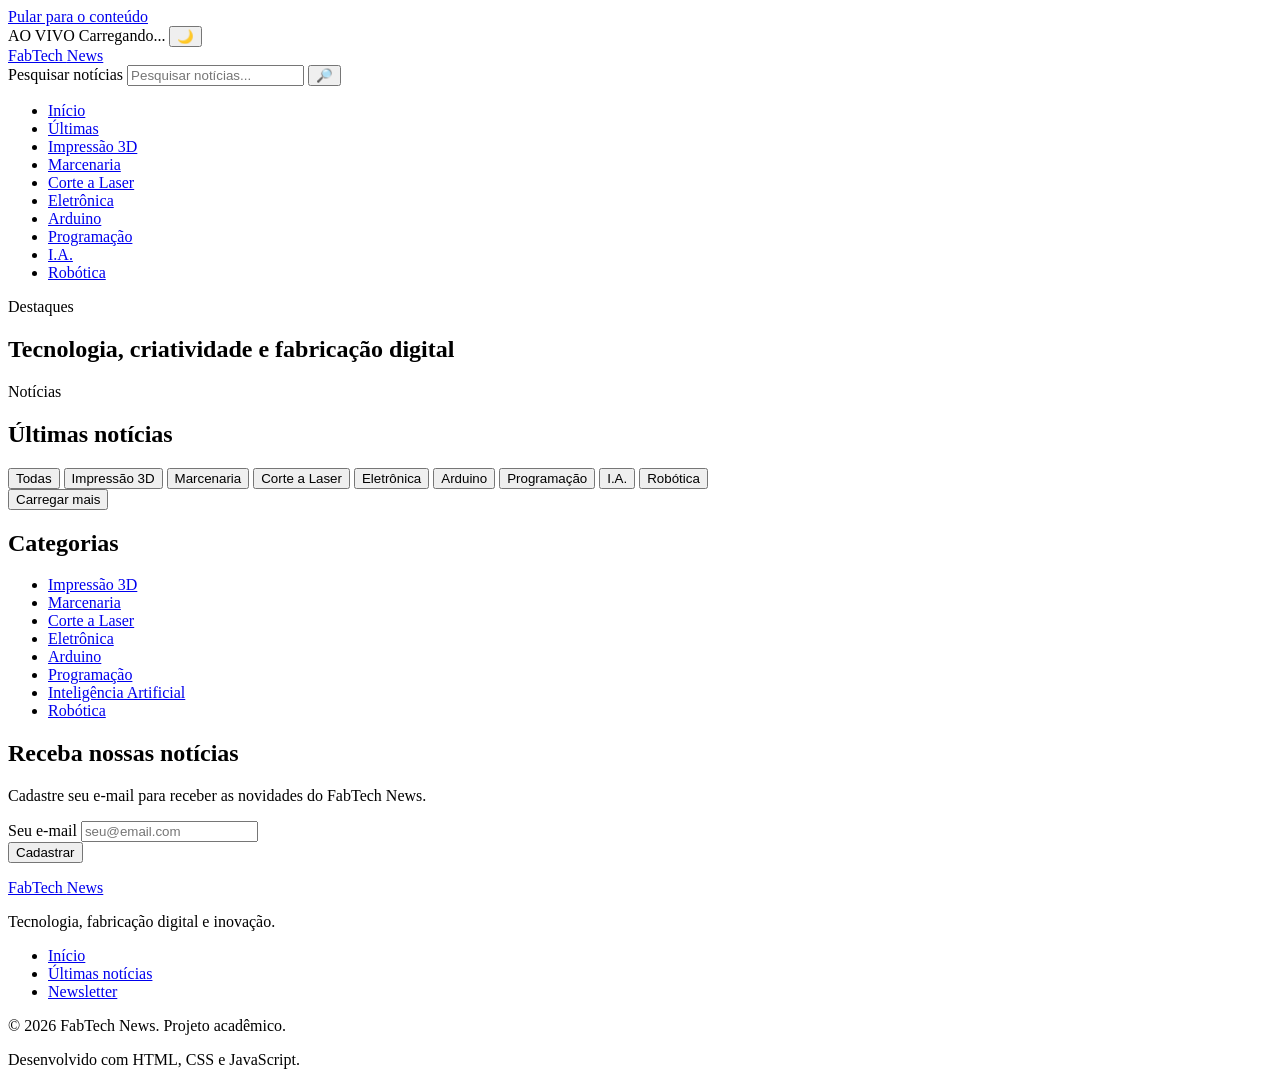
==== html/index.html @ 35c2eb48 "Definindo a estrutura HTML da página" ====
<!DOCTYPE html>
<html lang="pt-BR">

<head>
    <meta charset="UTF-8">
    <meta name="viewport" content="width=device-width, initial-scale=1.0">
    <meta name="description" content="FabTech News - notícias sobre fabricação digital, eletrônica, programação e inovação.">

    <title>FabTech News | Tecnologia, Maker e Inovação</title>

    <!-- Google Fonts -->
    <link href="https://fonts.googleapis.com/css2?family=Inter:wght@400;500;600;700&family=Newsreader:wght@400;500;600;700&display=swap" rel="stylesheet">

    <!-- CSS principal -->
    <link rel="stylesheet" href="../css/style.css">

    <!-- JavaScript -->
    <script src="../js/script.js" defer></script>
</head>

<body>

    <!-- Link para acessibilidade -->
    <a href="#conteudo-principal" class="link-pular">Pular para o conteúdo</a>


    <!-- =================     HEADER     ==================== -->

    <header class="cabecalho">

        <!-- Barra superior -->
        <div class="topo">

            <div class="container topo-conteudo">

                <span class="ao-vivo">AO VIVO</span>

                <time id="relogio" datetime="">Carregando...</time>

                <button id="btn-tema" class="tema" type="button" aria-label="Alternar tema claro e escuro">
                    🌙
                </button>

            </div>

        </div>


        <!-- Logo e busca -->
        <div class="header-principal">

            <div class="container header-conteudo">

                <a href="#inicio" class="logo">FabTech <span>News</span></a>

                <form id="form-busca" class="busca" role="search">

                    <label for="campo-busca" class="escondido">Pesquisar notícias</label>

                    <input type="search" id="campo-busca" placeholder="Pesquisar notícias..." autocomplete="off">

                    <button type="submit" aria-label="Pesquisar">
                        🔎
                    </button>

                </form>

            </div>

        </div>


        <!-- Menu -->
        <nav class="menu" aria-label="Navegação principal">

            <div class="container">

                <ul>
                    <li><a href="#inicio">Início</a></li>
                    <li><a href="#ultimas">Últimas</a></li>
                    <li><a href="#ultimas" data-categoria="Impressão 3D">Impressão 3D</a></li>
                    <li><a href="#ultimas" data-categoria="Marcenaria">Marcenaria</a></li>
                    <li><a href="#ultimas" data-categoria="Corte a Laser">Corte a Laser</a></li>
                    <li><a href="#ultimas" data-categoria="Eletrônica">Eletrônica</a></li>
                    <li><a href="#ultimas" data-categoria="Arduino">Arduino</a></li>
                    <li><a href="#ultimas" data-categoria="Programação">Programação</a></li>
                    <li><a href="#ultimas" data-categoria="Inteligência Artificial">I.A.</a></li>
                    <li><a href="#ultimas" data-categoria="Robótica">Robótica</a></li>
                </ul>

            </div>

        </nav>

    </header>


    <!-- =================     MAIN     ==================== -->

    <main id="conteudo-principal">


        <!-- =================     DESTAQUES     ==================== -->

        <section id="inicio" class="destaques">

            <div class="container">

                <div class="titulo-secao">
                    <span>Destaques</span>
                    <h1>Tecnologia, criatividade e fabricação digital</h1>
                </div>


                <div class="destaques-grid">


                    <!-- Notícia principal -->
                    <article id="destaque" class="destaque">

                        <!-- Conteúdo inserido pelo JavaScript -->

                    </article>


                    <!-- Notícias secundárias -->
                    <div id="secundarias" class="secundarias">

                        <!-- Conteúdo inserido pelo JavaScript -->

                    </div>

                </div>

            </div>

        </section>


        <!-- =================     ÚLTIMAS NOTÍCIAS     ==================== -->

        <section id="ultimas" class="ultimas">

            <div class="container">

                <div class="layout">


                    <!-- =================     NOTÍCIAS     ==================== -->

                    <div class="noticias">

                        <div class="titulo-secao">
                            <span>Notícias</span>
                            <h2>Últimas notícias</h2>
                        </div>

                        <!-- Filtros -->
                        <div class="filtros" aria-label="Filtrar notícias por categoria">

                            <button class="filtro ativo" type="button" data-filtro="Todas">
                                Todas
                            </button>

                            <button class="filtro" type="button" data-filtro="Impressão 3D">
                                Impressão 3D
                            </button>

                            <button class="filtro" type="button" data-filtro="Marcenaria">
                                Marcenaria
                            </button>

                            <button class="filtro" type="button" data-filtro="Corte a Laser">
                                Corte a Laser
                            </button>

                            <button class="filtro" type="button" data-filtro="Eletrônica">
                                Eletrônica
                            </button>

                            <button class="filtro" type="button" data-filtro="Arduino">
                                Arduino
                            </button>

                            <button class="filtro" type="button" data-filtro="Programação">
                                Programação
                            </button>

                            <button class="filtro" type="button" data-filtro="Inteligência Artificial">
                                I.A.
                            </button>

                            <button class="filtro" type="button" data-filtro="Robótica">
                                Robótica
                            </button>

                        </div>

                        <!-- Grade de notícias -->
                        <div id="grade-noticias" class="grade">

                            <!-- As 10 notícias serão criadas pelo JavaScript -->

                        </div>

                        <!-- Carregar mais -->
                        <div class="mais">

                            <button id="carregar" type="button">
                                Carregar mais
                            </button>

                        </div>

                    </div>


                    <!-- =================     ASIDE     ==================== -->

                    <aside class="lateral">


                        <!-- Categorias -->
                        <section class="box">

                            <h2>Categorias</h2>

                            <ul class="categorias">

                                <li>
                                    <a href="#ultimas" data-categoria="Impressão 3D">
                                        Impressão 3D
                                    </a>
                                </li>

                                <li>
                                    <a href="#ultimas" data-categoria="Marcenaria">
                                        Marcenaria
                                    </a>
                                </li>

                                <li>
                                    <a href="#ultimas" data-categoria="Corte a Laser">
                                        Corte a Laser
                                    </a>
                                </li>

                                <li>
                                    <a href="#ultimas" data-categoria="Eletrônica">
                                        Eletrônica
                                    </a>
                                </li>

                                <li>
                                    <a href="#ultimas" data-categoria="Arduino">
                                        Arduino
                                    </a>
                                </li>

                                <li>
                                    <a href="#ultimas" data-categoria="Programação">
                                        Programação
                                    </a>
                                </li>

                                <li>
                                    <a href="#ultimas" data-categoria="Inteligência Artificial">
                                        Inteligência Artificial
                                    </a>
                                </li>

                                <li>
                                    <a href="#ultimas" data-categoria="Robótica">
                                        Robótica
                                    </a>
                                </li>

                            </ul>

                        </section>


                        <!-- Newsletter -->
                        <section id="newsletter" class="box newsletter">

                            <h2>Receba nossas notícias</h2>

                            <p>
                                Cadastre seu e-mail para receber as novidades do FabTech News.
                            </p>

                            <form id="form-newsletter">

                                <div class="campo">

                                    <label for="email">Seu e-mail</label>

                                    <input type="email" id="email" name="email" placeholder="seu@email.com" autocomplete="email" required>

                                </div>

                                <button type="submit">
                                    Cadastrar
                                </button>

                            </form>

                            <p id="mensagem" aria-live="polite"></p>

                        </section>

                    </aside>

                </div>

            </div>

        </section>

    </main>


    <!-- =================     FOOTER     ==================== -->

    <footer class="site-footer">

        <div class="container">

            <div class="footer-content">

                <div>
                    <a href="#inicio" class="logo footer-logo">FabTech <span>News</span></a>
                    <p>Tecnologia, fabricação digital e inovação.</p>
                </div>

                <nav aria-label="Navegação do rodapé">

                    <ul>
                        <li><a href="#inicio">Início</a></li>
                        <li><a href="#ultimas">Últimas notícias</a></li>
                        <li><a href="#newsletter">Newsletter</a></li>
                    </ul>

                </nav>

            </div>


            <div class="footer-bottom">

                <p>© 2026 FabTech News. Projeto acadêmico.</p>
                <p>Desenvolvido com HTML, CSS e JavaScript.</p>

            </div>

        </div>

    </footer>

</body>

</html>
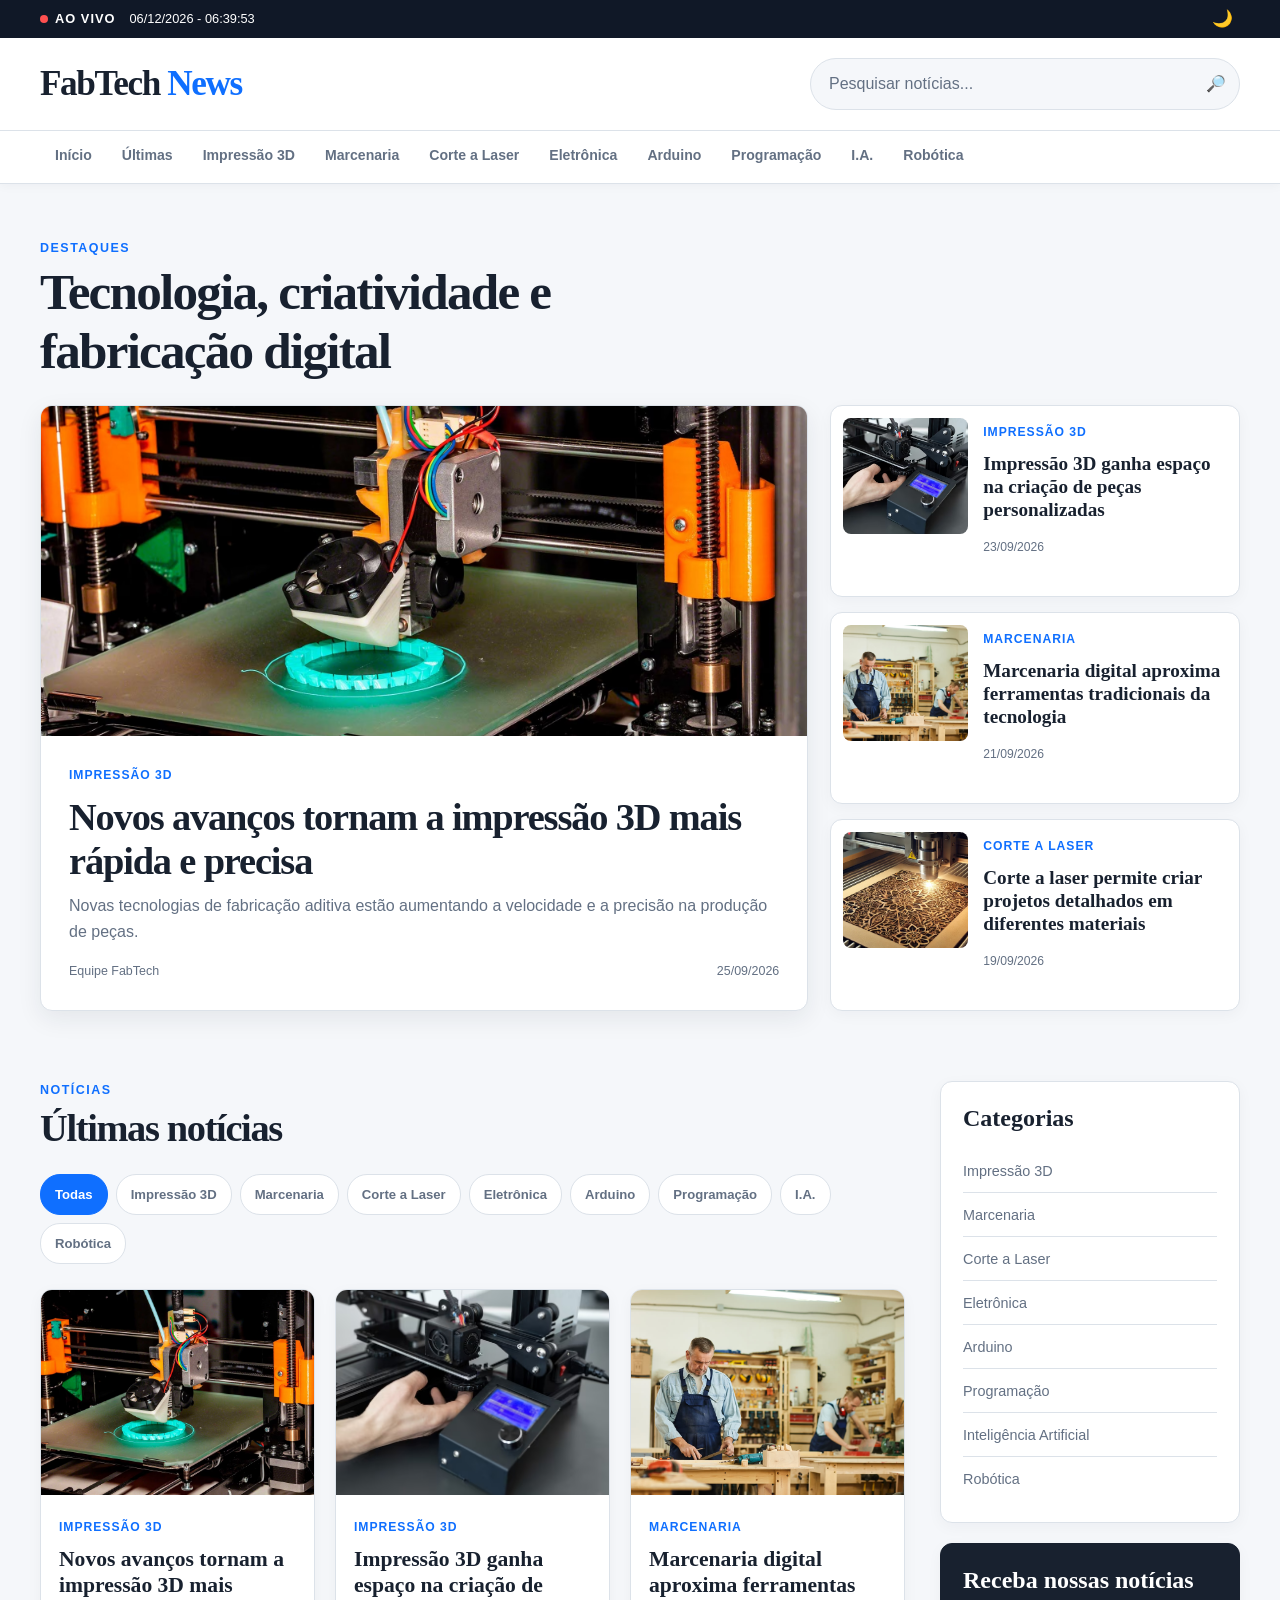
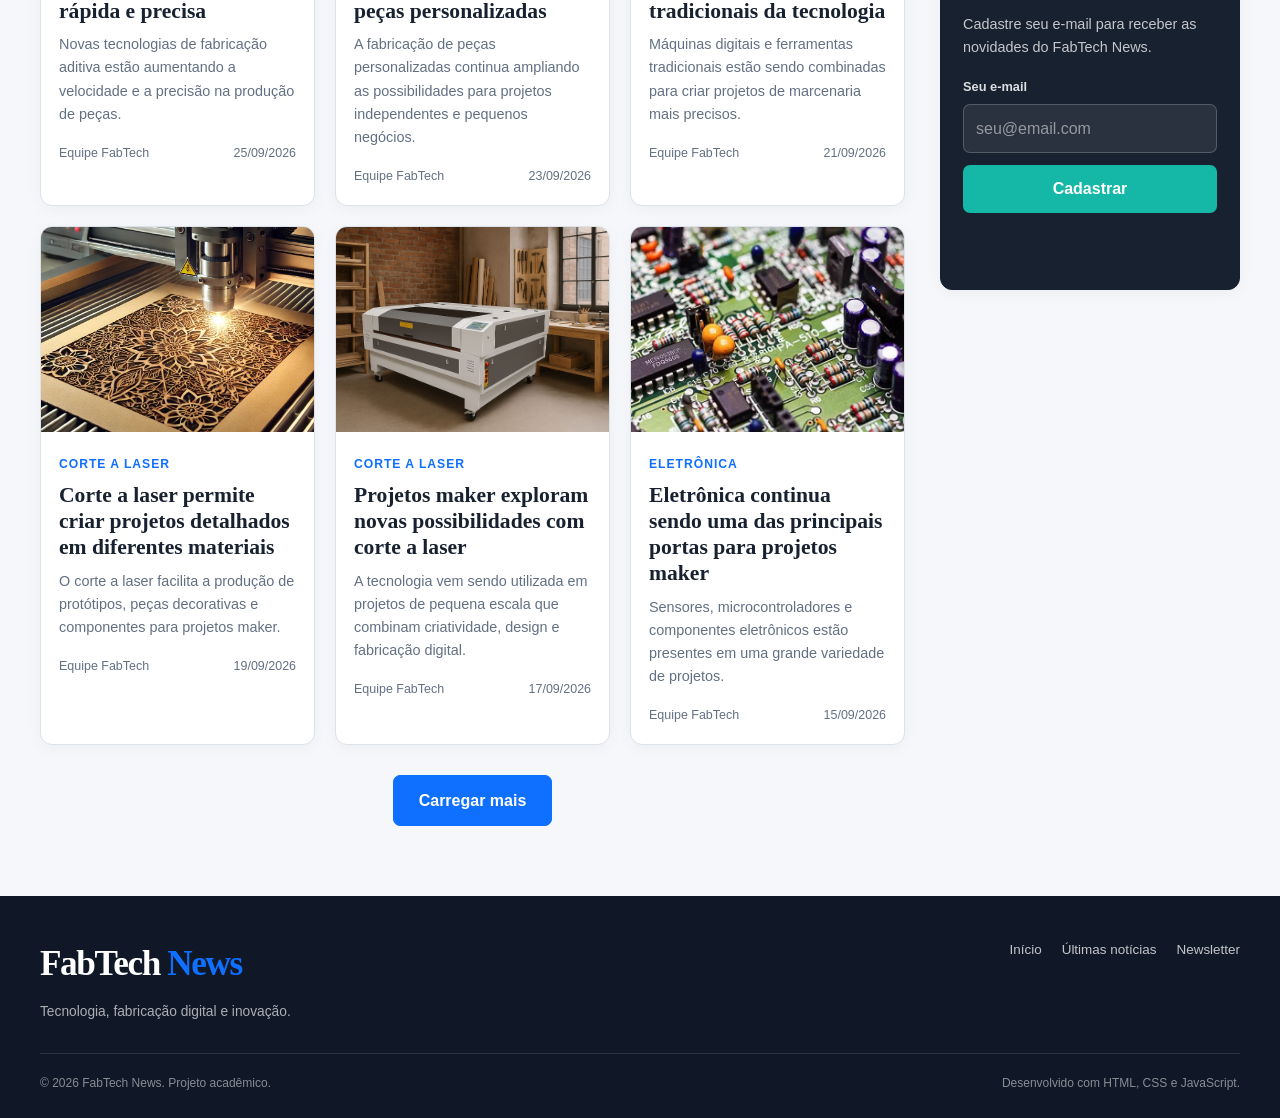
==== commit 3ebb0887: "Finalizar página individual das notícias" ====
--- a/html/index.html
+++ b/html/index.html
@@ -345,7 +345,6 @@
 
             </div>
 
-
             <div class="footer-bottom">
 
                 <p>© 2026 FabTech News. Projeto acadêmico.</p>
--- a/css/style.css
+++ b/css/style.css
@@ -0,0 +1,1018 @@
+/* =================     CONFIGURAÇÕES GERAIS     ==================== */
+
+:root {
+    --fundo: #f5f7fa;
+    --fundo-card: #ffffff;
+    --fundo-secundario: #eef2f6;
+    --texto: #18212f;
+    --texto-secundario: #637083;
+    --borda: #dce2e9;
+    --principal: #0f6fff;
+    --principal-escuro: #0958cc;
+    --destaque: #15b8a6;
+    --branco: #ffffff;
+    --erro: #d64545;
+    --sucesso: #21885b;
+    --sombra: 0 8px 25px rgba(20, 35, 55, 0.08);
+    --sombra-hover: 0 14px 35px rgba(20, 35, 55, 0.14);
+    --raio: 12px;
+    --largura: 1200px;
+}
+
+* {
+    margin: 0;
+    padding: 0;
+    box-sizing: border-box;
+}
+
+html {
+    scroll-behavior: smooth;
+}
+
+body {
+    font-family: "Inter", Arial, Helvetica, sans-serif;
+    background: var(--fundo);
+    color: var(--texto);
+    line-height: 1.6;
+    transition: background-color 0.3s ease, color 0.3s ease;
+}
+
+img {
+    display: block;
+    width: 100%;
+    max-width: 100%;
+}
+
+a {
+    color: inherit;
+    text-decoration: none;
+}
+
+button,
+input {
+    font: inherit;
+}
+
+button {
+    cursor: pointer;
+}
+
+ul {
+    list-style: none;
+}
+
+.container {
+    width: min(100% - 40px, var(--largura));
+    margin: 0 auto;
+}
+
+
+/* =================     ACESSIBILIDADE     ==================== */
+
+.link-pular {
+    position: fixed;
+    top: -100px;
+    left: 20px;
+    z-index: 1000;
+    padding: 12px 18px;
+    border-radius: 8px;
+    background: var(--texto);
+    color: var(--branco);
+    font-weight: 700;
+    transition: top 0.2s ease;
+}
+
+.link-pular:focus {
+    top: 20px;
+}
+
+.escondido {
+    position: absolute;
+    width: 1px;
+    height: 1px;
+    padding: 0;
+    margin: -1px;
+    overflow: hidden;
+    clip: rect(0, 0, 0, 0);
+    white-space: nowrap;
+    border: 0;
+}
+
+:focus-visible {
+    outline: 3px solid var(--destaque);
+    outline-offset: 3px;
+}
+
+
+/* =================     HEADER     ==================== */
+
+.cabecalho {
+    position: sticky;
+    top: 0;
+    z-index: 100;
+    background: var(--fundo-card);
+    border-bottom: 1px solid var(--borda);
+    box-shadow: 0 2px 10px rgba(20, 35, 55, 0.04);
+}
+
+.topo {
+    background: #101827;
+    color: var(--branco);
+}
+
+.topo-conteudo {
+    min-height: 38px;
+    display: flex;
+    align-items: center;
+    gap: 14px;
+    font-size: 0.8rem;
+}
+
+.ao-vivo {
+    display: inline-flex;
+    align-items: center;
+    gap: 7px;
+    font-weight: 700;
+    letter-spacing: 0.08em;
+}
+
+.ao-vivo::before {
+    content: "";
+    width: 8px;
+    height: 8px;
+    border-radius: 50%;
+    background: #ff5050;
+}
+
+.tema {
+    width: 36px;
+    height: 36px;
+    margin-left: auto;
+    border: 0;
+    background: transparent;
+    color: var(--branco);
+    border-radius: 50%;
+    font-size: 1.05rem;
+}
+
+.tema:hover {
+    background: rgba(255, 255, 255, 0.1);
+}
+
+.header-principal {
+    background: var(--fundo-card);
+}
+
+.header-conteudo {
+    min-height: 92px;
+    display: flex;
+    align-items: center;
+    justify-content: space-between;
+    gap: 30px;
+}
+
+.logo {
+    font-family: "Newsreader", Georgia, serif;
+    font-size: 2.2rem;
+    font-weight: 700;
+    letter-spacing: -0.04em;
+    color: var(--texto);
+    white-space: nowrap;
+}
+
+.logo span {
+    color: var(--principal);
+}
+
+.busca {
+    display: flex;
+    width: min(100%, 430px);
+    border: 1px solid var(--borda);
+    border-radius: 30px;
+    overflow: hidden;
+    background: var(--fundo);
+}
+
+.busca:focus-within {
+    border-color: var(--principal);
+    box-shadow: 0 0 0 3px rgba(15, 111, 255, 0.12);
+}
+
+.busca input {
+    width: 100%;
+    min-width: 0;
+    border: 0;
+    outline: 0;
+    padding: 12px 18px;
+    background: transparent;
+    color: var(--texto);
+}
+
+.busca input::placeholder {
+    color: var(--texto-secundario);
+}
+
+.busca button {
+    width: 52px;
+    border: 0;
+    background: transparent;
+    color: var(--texto-secundario);
+    font-size: 1rem;
+}
+
+.busca button:hover {
+    color: var(--principal);
+}
+
+.menu {
+    background: var(--fundo-card);
+    border-top: 1px solid var(--borda);
+}
+
+.menu .container {
+    overflow-x: auto;
+}
+
+.menu ul {
+    display: flex;
+    align-items: center;
+    min-width: max-content;
+}
+
+.menu a {
+    display: block;
+    padding: 13px 15px;
+    color: var(--texto-secundario);
+    font-size: 0.88rem;
+    font-weight: 600;
+    border-bottom: 3px solid transparent;
+    transition: color 0.2s ease, border-color 0.2s ease;
+}
+
+.menu a:hover {
+    color: var(--principal);
+    border-bottom-color: var(--principal);
+}
+
+
+/* =================     TÍTULOS     ==================== */
+
+.titulo-secao {
+    margin-bottom: 24px;
+}
+
+.titulo-secao > span {
+    display: block;
+    margin-bottom: 5px;
+    color: var(--principal);
+    font-size: 0.78rem;
+    font-weight: 800;
+    text-transform: uppercase;
+    letter-spacing: 0.12em;
+}
+
+.titulo-secao h1,
+.titulo-secao h2 {
+    font-family: "Newsreader", Georgia, serif;
+    color: var(--texto);
+    line-height: 1.15;
+    letter-spacing: -0.035em;
+}
+
+.titulo-secao h1 {
+    max-width: 700px;
+    font-size: clamp(2rem, 4vw, 3.5rem);
+}
+
+.titulo-secao h2 {
+    font-size: clamp(1.8rem, 3vw, 2.5rem);
+}
+
+
+/* =================     DESTAQUES     ==================== */
+
+.destaques {
+    padding: 55px 0 35px;
+}
+
+.destaques-grid {
+    display: grid;
+    grid-template-columns: minmax(0, 1.5fr) minmax(320px, 0.8fr);
+    gap: 22px;
+}
+
+.destaque {
+    display: grid;
+    grid-template-rows: 330px auto;
+    overflow: hidden;
+    background: var(--fundo-card);
+    border: 1px solid var(--borda);
+    border-radius: var(--raio);
+    box-shadow: var(--sombra);
+    cursor: pointer;
+    transition: transform 0.25s ease, box-shadow 0.25s ease;
+}
+
+.destaque:hover {
+    transform: translateY(-4px);
+    box-shadow: var(--sombra-hover);
+}
+
+.destaque > img {
+    height: 100%;
+    object-fit: cover;
+}
+
+.destaque-info {
+    padding: 25px 28px 28px;
+}
+
+.categoria {
+    display: inline-block;
+    margin-bottom: 9px;
+    color: var(--principal);
+    font-size: 0.76rem;
+    font-weight: 800;
+    text-transform: uppercase;
+    letter-spacing: 0.08em;
+}
+
+.destaque-info h2 {
+    margin-bottom: 10px;
+    font-family: "Newsreader", Georgia, serif;
+    font-size: clamp(1.8rem, 3vw, 2.6rem);
+    line-height: 1.15;
+    letter-spacing: -0.03em;
+}
+
+.destaque-info p {
+    color: var(--texto-secundario);
+    margin-bottom: 18px;
+}
+
+.card-meta {
+    display: flex;
+    align-items: center;
+    justify-content: space-between;
+    gap: 12px;
+    color: var(--texto-secundario);
+    font-size: 0.78rem;
+}
+
+.secundarias {
+    display: grid;
+    gap: 15px;
+}
+
+.secundaria {
+    display: grid;
+    grid-template-columns: 125px minmax(0, 1fr);
+    min-height: 142px;
+    gap: 15px;
+    padding: 12px;
+    background: var(--fundo-card);
+    border: 1px solid var(--borda);
+    border-radius: var(--raio);
+    cursor: pointer;
+    box-shadow: 0 4px 15px rgba(20, 35, 55, 0.04);
+    transition: transform 0.2s ease, box-shadow 0.2s ease;
+}
+
+.secundaria:hover {
+    transform: translateY(-2px);
+    box-shadow: var(--sombra);
+}
+
+.secundaria img {
+    width: 125px;
+    height: 116px;
+    object-fit: cover;
+    border-radius: 8px;
+}
+
+.secundaria h3 {
+    margin-bottom: 12px;
+    color: var(--texto);
+    font-family: "Newsreader", Georgia, serif;
+    font-size: 1.2rem;
+    line-height: 1.2;
+}
+
+.data {
+    color: var(--texto-secundario);
+    font-size: 0.76rem;
+}
+
+
+/* =================     ÚLTIMAS NOTÍCIAS     ==================== */
+
+.ultimas {
+    padding: 35px 0 70px;
+}
+
+.layout {
+    display: grid;
+    grid-template-columns: minmax(0, 1fr) 300px;
+    gap: 35px;
+    align-items: start;
+}
+
+.noticias {
+    min-width: 0;
+}
+
+.filtros {
+    display: flex;
+    flex-wrap: wrap;
+    gap: 8px;
+    margin-bottom: 25px;
+}
+
+.filtro {
+    padding: 9px 14px;
+    border: 1px solid var(--borda);
+    border-radius: 20px;
+    background: var(--fundo-card);
+    color: var(--texto-secundario);
+    font-size: 0.82rem;
+    font-weight: 600;
+    transition: background-color 0.2s ease, color 0.2s ease, border-color 0.2s ease;
+}
+
+.filtro:hover {
+    color: var(--principal);
+    border-color: var(--principal);
+}
+
+.filtro.ativo {
+    background: var(--principal);
+    border-color: var(--principal);
+    color: var(--branco);
+}
+
+.grade {
+    display: grid;
+    grid-template-columns: repeat(3, minmax(0, 1fr));
+    gap: 20px;
+}
+
+.card {
+    overflow: hidden;
+    background: var(--fundo-card);
+    border: 1px solid var(--borda);
+    border-radius: var(--raio);
+    box-shadow: 0 4px 15px rgba(20, 35, 55, 0.04);
+    cursor: pointer;
+    transition: transform 0.25s ease, box-shadow 0.25s ease;
+}
+
+.card:hover {
+    transform: translateY(-5px);
+    box-shadow: var(--sombra-hover);
+}
+
+.card > img {
+    height: 205px;
+    object-fit: cover;
+}
+
+.card-info {
+    padding: 18px;
+}
+
+.card-info h3 {
+    margin-bottom: 9px;
+    color: var(--texto);
+    font-family: "Newsreader", Georgia, serif;
+    font-size: 1.35rem;
+    line-height: 1.2;
+}
+
+.card-info p {
+    margin-bottom: 18px;
+    color: var(--texto-secundario);
+    font-size: 0.9rem;
+}
+
+.mais {
+    display: flex;
+    justify-content: center;
+    margin-top: 30px;
+}
+
+.mais button {
+    padding: 12px 25px;
+    border: 1px solid var(--principal);
+    border-radius: 7px;
+    background: var(--principal);
+    color: var(--branco);
+    font-weight: 700;
+    transition: background-color 0.2s ease, transform 0.2s ease;
+}
+
+.mais button:hover {
+    background: var(--principal-escuro);
+    transform: translateY(-2px);
+}
+
+
+/* =================     LATERAL     ==================== */
+
+.lateral {
+    display: grid;
+    gap: 20px;
+}
+
+.box {
+    padding: 22px;
+    background: var(--fundo-card);
+    border: 1px solid var(--borda);
+    border-radius: var(--raio);
+    box-shadow: 0 4px 15px rgba(20, 35, 55, 0.04);
+}
+
+.box h2 {
+    margin-bottom: 18px;
+    font-family: "Newsreader", Georgia, serif;
+    font-size: 1.5rem;
+    line-height: 1.2;
+}
+
+.categorias {
+    display: grid;
+    gap: 2px;
+}
+
+.categorias a {
+    display: block;
+    padding: 9px 0;
+    color: var(--texto-secundario);
+    font-size: 0.9rem;
+    border-bottom: 1px solid var(--borda);
+    transition: color 0.2s ease, padding-left 0.2s ease;
+}
+
+.categorias li:last-child a {
+    border-bottom: 0;
+}
+
+.categorias a:hover {
+    padding-left: 5px;
+    color: var(--principal);
+}
+
+
+/* =================     NEWSLETTER     ==================== */
+
+.newsletter {
+    background: var(--texto);
+    color: var(--branco);
+    border-color: var(--texto);
+}
+
+.newsletter h2 {
+    color: var(--branco);
+}
+
+.newsletter > p {
+    margin-bottom: 18px;
+    color: rgba(255, 255, 255, 0.75);
+    font-size: 0.9rem;
+}
+
+.newsletter .campo {
+    margin-bottom: 12px;
+}
+
+.newsletter label {
+    display: block;
+    margin-bottom: 6px;
+    color: rgba(255, 255, 255, 0.85);
+    font-size: 0.8rem;
+    font-weight: 600;
+}
+
+.newsletter input {
+    width: 100%;
+    padding: 11px 12px;
+    border: 1px solid rgba(255, 255, 255, 0.2);
+    border-radius: 7px;
+    outline: 0;
+    background: rgba(255, 255, 255, 0.08);
+    color: var(--branco);
+}
+
+.newsletter input::placeholder {
+    color: rgba(255, 255, 255, 0.5);
+}
+
+.newsletter input:focus {
+    border-color: var(--destaque);
+    box-shadow: 0 0 0 3px rgba(21, 184, 166, 0.15);
+}
+
+.newsletter button {
+    width: 100%;
+    padding: 11px 15px;
+    border: 0;
+    border-radius: 7px;
+    background: var(--destaque);
+    color: var(--branco);
+    font-weight: 700;
+    transition: transform 0.2s ease, opacity 0.2s ease;
+}
+
+.newsletter button:hover {
+    transform: translateY(-2px);
+    opacity: 0.92;
+}
+
+#mensagem {
+    min-height: 24px;
+    margin-top: 12px;
+    color: #8ff0bf;
+    font-size: 0.82rem;
+    font-weight: 600;
+}
+
+
+/* =================     PÁGINA DA NOTÍCIA     ==================== */
+
+.noticia-completa {
+    width: min(100%, 850px);
+    margin: 0 auto;
+    padding: 65px 0 80px;
+}
+
+.noticia-completa h1 {
+    margin-bottom: 15px;
+    font-family: "Newsreader", Georgia, serif;
+    color: var(--texto);
+    font-size: clamp(2.2rem, 5vw, 4rem);
+    line-height: 1.1;
+    letter-spacing: -0.04em;
+}
+
+.noticia-meta {
+    display: flex;
+    flex-wrap: wrap;
+    gap: 15px;
+    margin-bottom: 28px;
+    color: var(--texto-secundario);
+    font-size: 0.85rem;
+}
+
+.noticia-completa > img {
+    width: 100%;
+    max-height: 520px;
+    margin-bottom: 35px;
+    object-fit: cover;
+    border-radius: var(--raio);
+}
+
+.noticia-texto {
+    color: var(--texto);
+    font-size: 1.05rem;
+}
+
+.noticia-texto p {
+    margin-bottom: 20px;
+}
+
+.voltar {
+    display: inline-block;
+    margin-top: 20px;
+    padding: 10px 15px;
+    border: 1px solid var(--borda);
+    border-radius: 7px;
+    color: var(--principal);
+    font-size: 0.88rem;
+    font-weight: 700;
+    transition: background-color 0.2s ease, border-color 0.2s ease;
+}
+
+.voltar:hover {
+    background: var(--fundo-secundario);
+    border-color: var(--principal);
+}
+
+.erro {
+    padding: 80px 20px;
+    text-align: center;
+}
+
+.erro h1 {
+    margin-bottom: 12px;
+    font-family: "Newsreader", Georgia, serif;
+    font-size: 2.4rem;
+}
+
+.erro p {
+    margin-bottom: 20px;
+    color: var(--texto-secundario);
+}
+
+.erro a {
+    color: var(--principal);
+    font-weight: 700;
+}
+
+
+/* =================     FOOTER     ==================== */
+
+.site-footer {
+    padding: 40px 0 25px;
+    background: #101827;
+    color: var(--branco);
+}
+
+.footer-content {
+    display: flex;
+    align-items: flex-start;
+    justify-content: space-between;
+    gap: 30px;
+    padding-bottom: 30px;
+    border-bottom: 1px solid rgba(255, 255, 255, 0.12);
+}
+
+.footer-logo {
+    display: inline-block;
+    margin-bottom: 8px;
+    color: var(--branco);
+}
+
+.footer-content p {
+    color: rgba(255, 255, 255, 0.65);
+    font-size: 0.86rem;
+}
+
+.footer-content nav ul {
+    display: flex;
+    flex-wrap: wrap;
+    gap: 20px;
+}
+
+.footer-content nav a {
+    color: rgba(255, 255, 255, 0.75);
+    font-size: 0.84rem;
+}
+
+.footer-content nav a:hover {
+    color: var(--branco);
+}
+
+.footer-bottom {
+    display: flex;
+    justify-content: space-between;
+    gap: 20px;
+    padding-top: 20px;
+}
+
+.footer-bottom p {
+    color: rgba(255, 255, 255, 0.5);
+    font-size: 0.75rem;
+}
+
+/* =================     TEMA ESCURO     ==================== */
+
+body.escuro {
+    --fundo: #0d1420;
+    --fundo-card: #151e2c;
+    --fundo-secundario: #1c2737;
+    --texto: #edf3fb;
+    --texto-secundario: #aab6c6;
+    --borda: #29374a;
+    --sombra: 0 8px 25px rgba(0, 0, 0, 0.25);
+    --sombra-hover: 0 14px 35px rgba(0, 0, 0, 0.35);
+}
+
+body.escuro .cabecalho {
+    box-shadow: 0 2px 10px rgba(0, 0, 0, 0.2);
+}
+
+body.escuro .busca {
+    background: var(--fundo-secundario);
+}
+
+body.escuro .newsletter {
+    background: #0a111c;
+    border-color: #0a111c;
+}
+
+/* =================     RESPONSIVIDADE - TABLET     ==================== */
+
+@media (max-width: 1050px) {
+
+    .destaques-grid {
+        grid-template-columns: 1fr;
+    }
+
+    .secundarias {
+        grid-template-columns: repeat(3, minmax(0, 1fr));
+    }
+
+    .secundaria {
+        grid-template-columns: 1fr;
+    }
+
+    .secundaria img {
+        width: 100%;
+        height: 170px;
+    }
+
+    .layout {
+        grid-template-columns: 1fr;
+    }
+
+    .lateral {
+        grid-template-columns: repeat(2, minmax(0, 1fr));
+    }
+
+    .grade {
+        grid-template-columns: repeat(2, minmax(0, 1fr));
+    }
+
+}
+
+/* =================     RESPONSIVIDADE - CELULAR     ==================== */
+
+@media (max-width: 700px) {
+
+    .container {
+        width: min(100% - 28px, var(--largura));
+    }
+
+    .header-conteudo {
+        min-height: auto;
+        padding: 18px 0;
+        flex-direction: column;
+        align-items: stretch;
+        gap: 16px;
+    }
+
+    .logo {
+        align-self: center;
+        font-size: 2rem;
+    }
+
+    .busca {
+        width: 100%;
+    }
+
+    .menu a {
+        padding: 12px 11px;
+        font-size: 0.8rem;
+    }
+
+    .destaques {
+        padding-top: 38px;
+    }
+
+    .destaque {
+        grid-template-rows: 240px auto;
+    }
+
+    .destaque-info {
+        padding: 20px;
+    }
+
+    .destaque-info h2 {
+        font-size: 1.85rem;
+    }
+
+    .secundarias {
+        grid-template-columns: 1fr;
+    }
+
+    .secundaria {
+        grid-template-columns: 100px minmax(0, 1fr);
+    }
+
+    .secundaria img {
+        width: 100px;
+        height: 100px;
+    }
+
+    .grade {
+        grid-template-columns: 1fr;
+    }
+
+    .card > img {
+        height: 230px;
+    }
+
+    .lateral {
+        grid-template-columns: 1fr;
+    }
+
+    .filtros {
+        overflow-x: auto;
+        flex-wrap: nowrap;
+        padding-bottom: 5px;
+    }
+
+    .filtro {
+        flex: 0 0 auto;
+    }
+
+    .footer-content,
+    .footer-bottom {
+        flex-direction: column;
+    }
+
+    .footer-content nav ul {
+        gap: 12px 18px;
+    }
+
+    .noticia-completa {
+        padding: 45px 0 60px;
+    }
+
+    .noticia-completa h1 {
+        font-size: 2.2rem;
+    }
+
+    .noticia-completa > img {
+        max-height: 350px;
+    }
+
+}
+
+/* =================     RESPONSIVIDADE - CELULAR PEQUENO     ==================== */
+
+@media (max-width: 430px) {
+
+    .topo-conteudo {
+        font-size: 0.72rem;
+    }
+
+    .titulo-secao h1 {
+        font-size: 2rem;
+    }
+
+    .titulo-secao h2 {
+        font-size: 1.8rem;
+    }
+
+    .destaque {
+        grid-template-rows: 200px auto;
+    }
+
+    .destaque-info h2 {
+        font-size: 1.6rem;
+    }
+
+    .secundaria {
+        grid-template-columns: 85px minmax(0, 1fr);
+    }
+
+    .secundaria img {
+        width: 85px;
+        height: 85px;
+    }
+
+    .secundaria h3 {
+        font-size: 1.05rem;
+    }
+
+    .card-info {
+        padding: 16px;
+    }
+
+    .card-info h3 {
+        font-size: 1.2rem;
+    }
+
+    .card > img {
+        height: 200px;
+    }
+
+    .card-meta {
+        align-items: flex-start;
+        flex-direction: column;
+        gap: 4px;
+    }
+
+    .noticia-meta {
+        flex-direction: column;
+        gap: 4px;
+    }
+
+}
+
+/* =================     REDUÇÃO DE MOVIMENTO     ==================== */
+
+@media (prefers-reduced-motion: reduce) {
+
+    html {
+        scroll-behavior: auto;
+    }
+
+    *,
+    *::before,
+    *::after {
+        transition-duration: 0.01ms !important;
+        animation-duration: 0.01ms !important;
+    }
+
+}
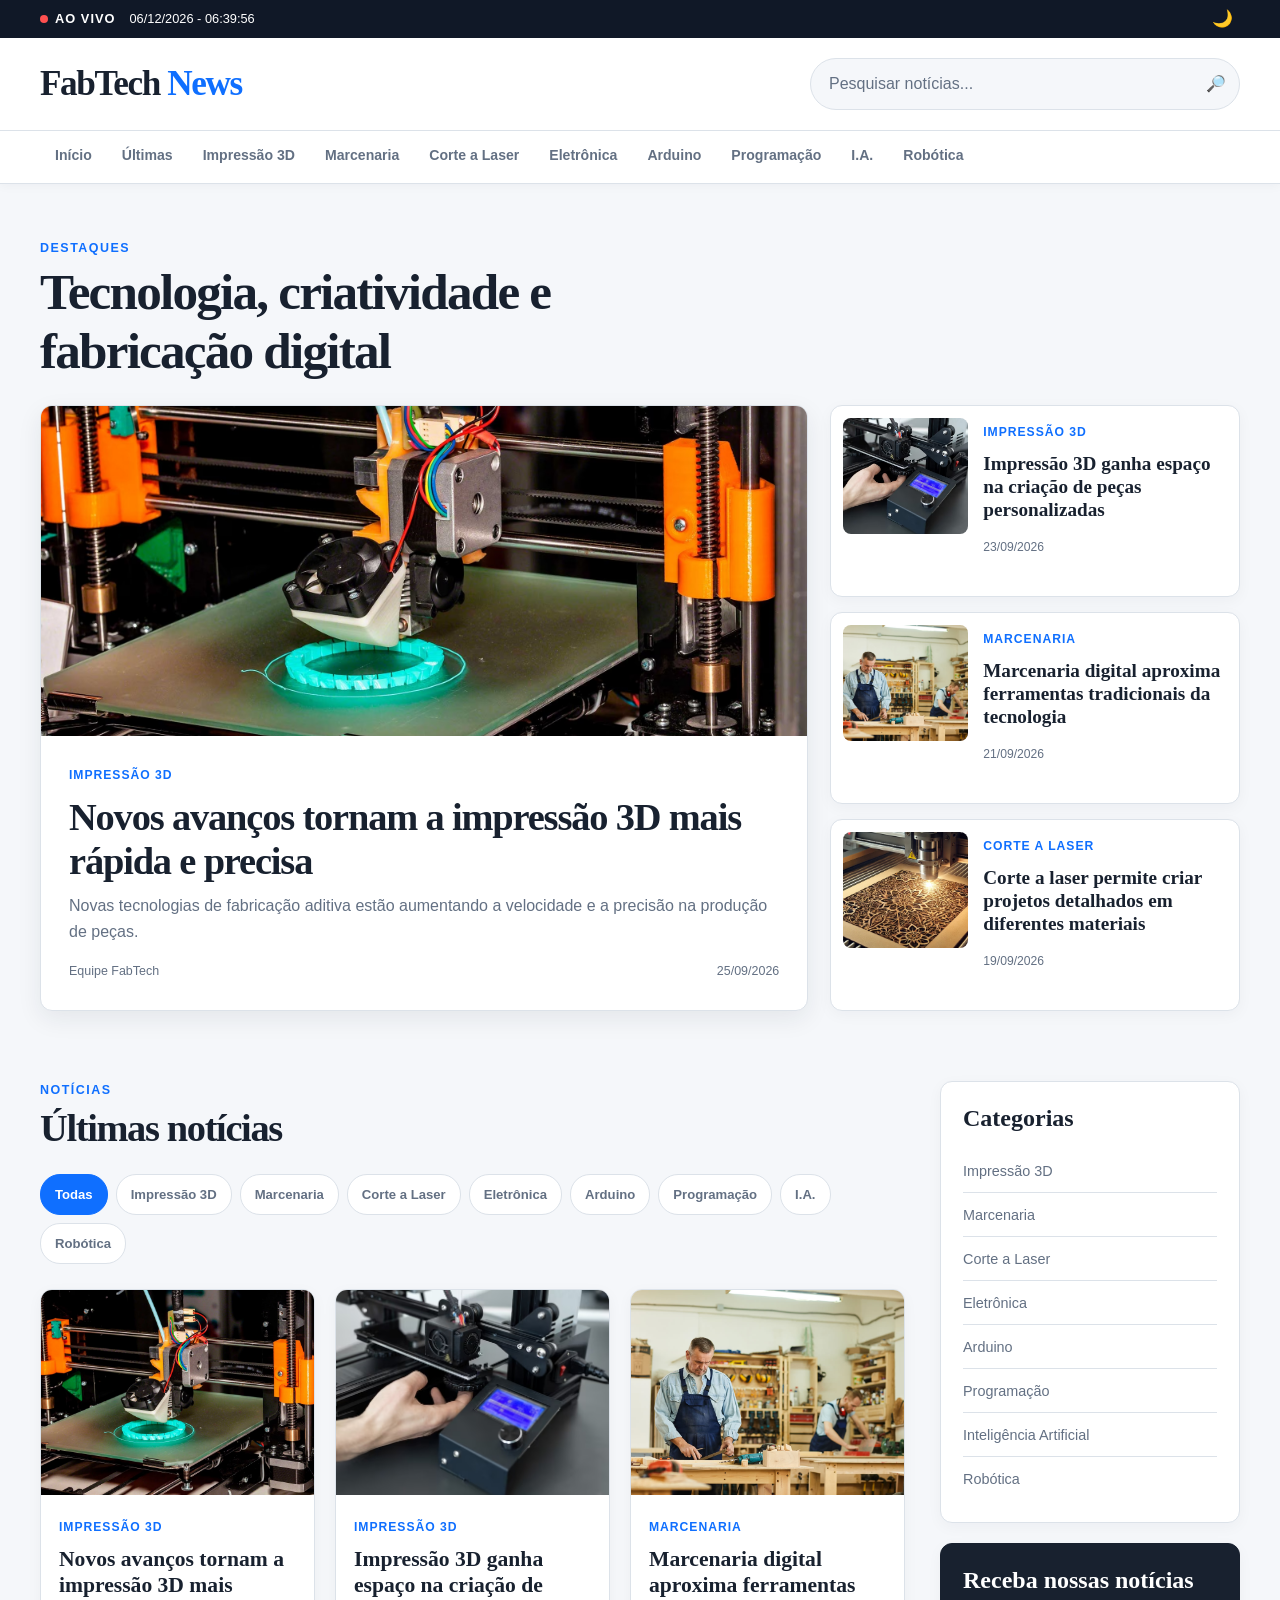
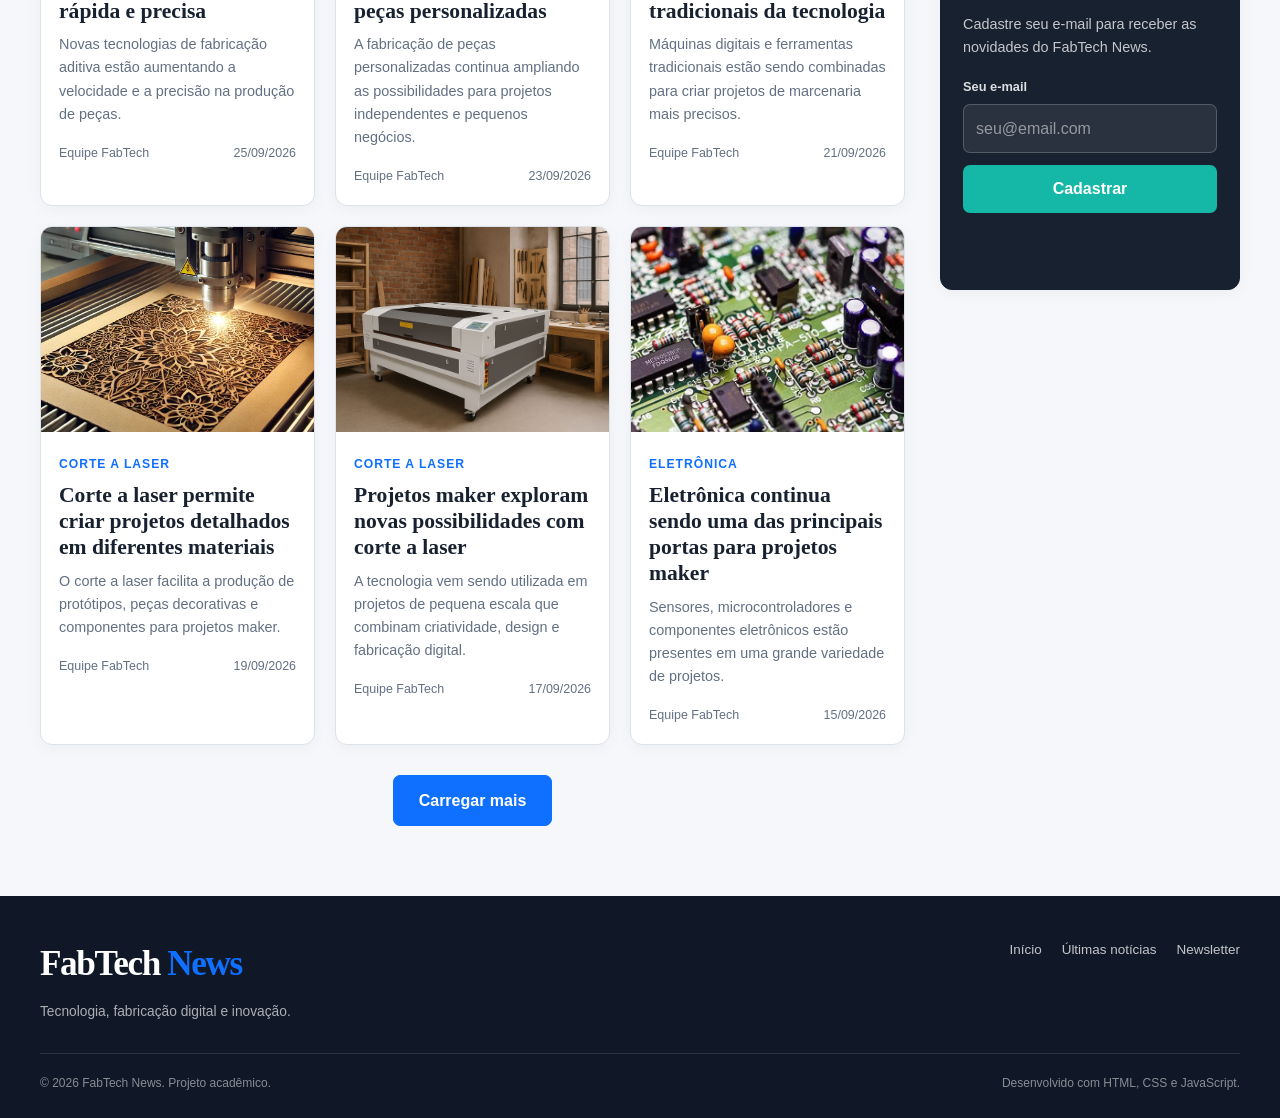
==== commit 609bc751: "Melhorias no site" ====
--- a/html/index.html
+++ b/html/index.html
@@ -136,7 +136,6 @@
 
         </section>
 
-
         <!-- =================     ÚLTIMAS NOTÍCIAS     ==================== -->
 
         <section id="ultimas" class="ultimas">
@@ -213,7 +212,6 @@
                         </div>
 
                     </div>
-
 
                     <!-- =================     ASIDE     ==================== -->
 
